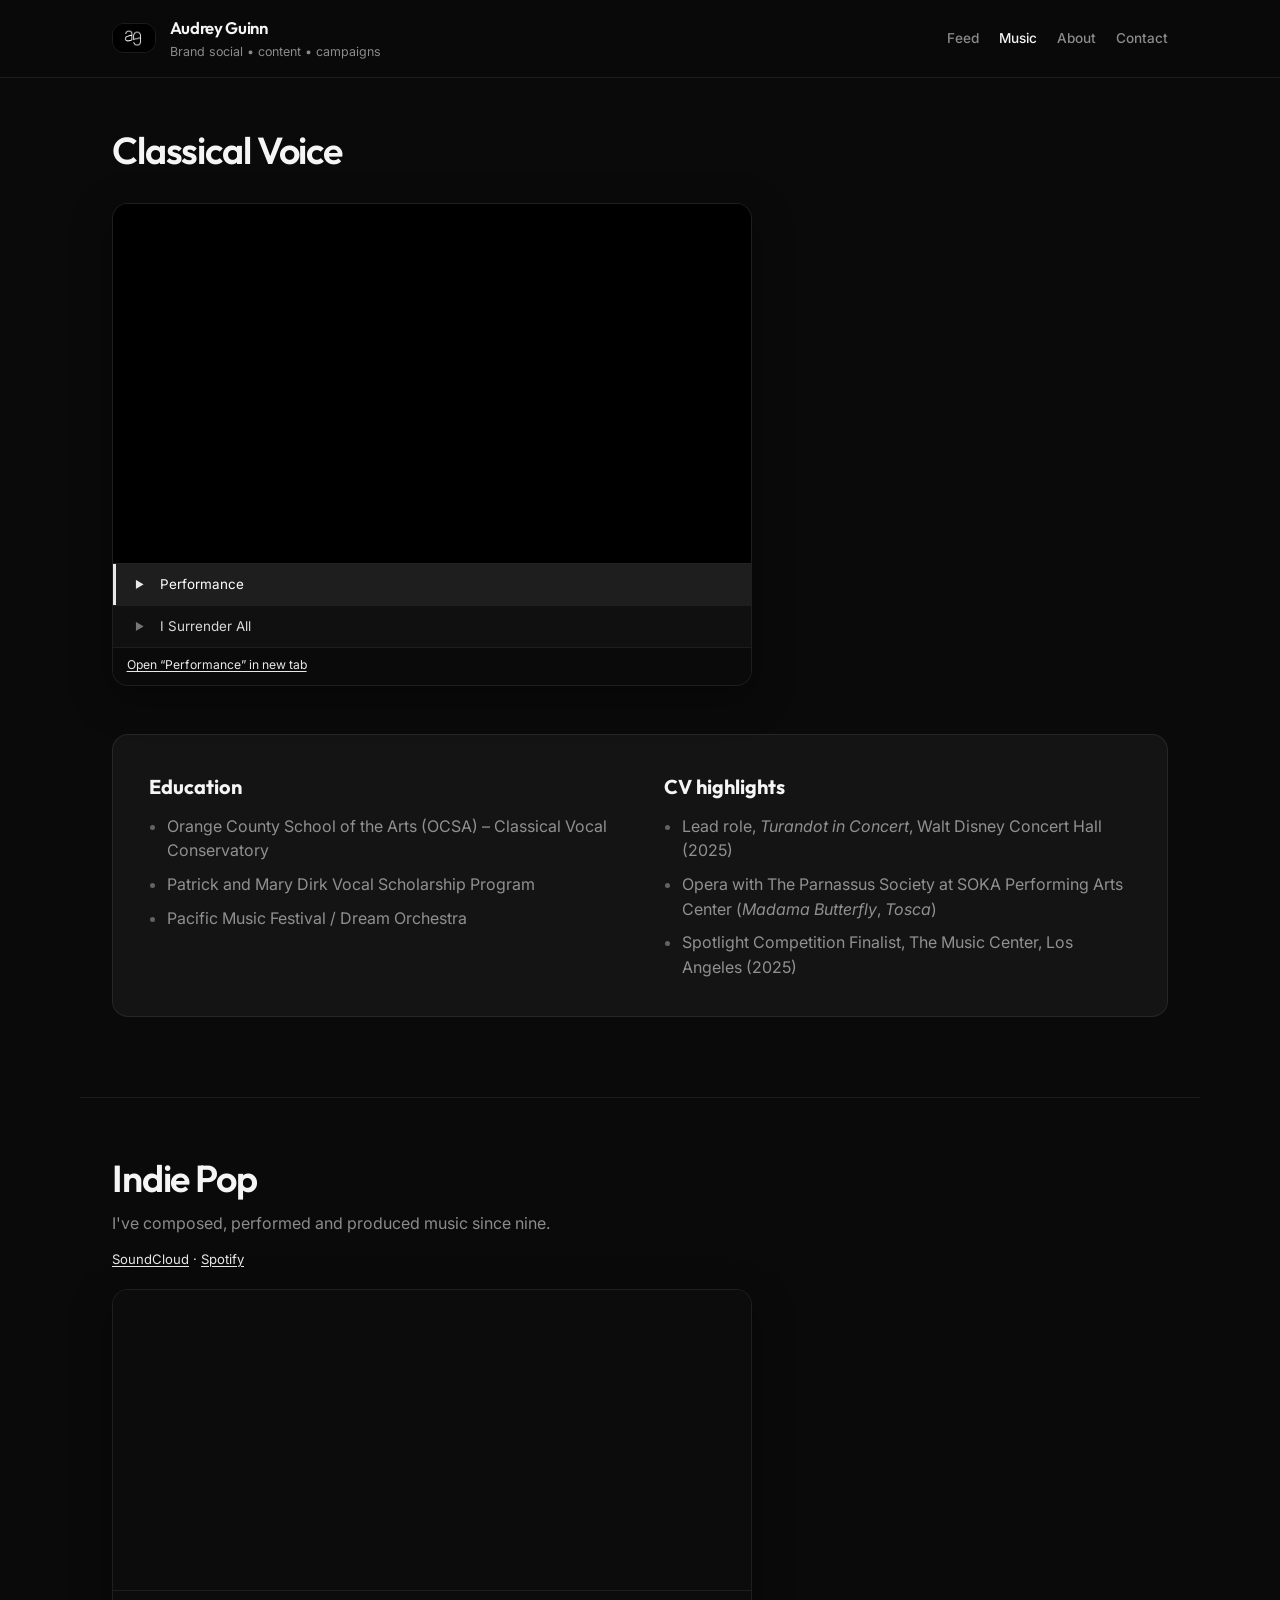
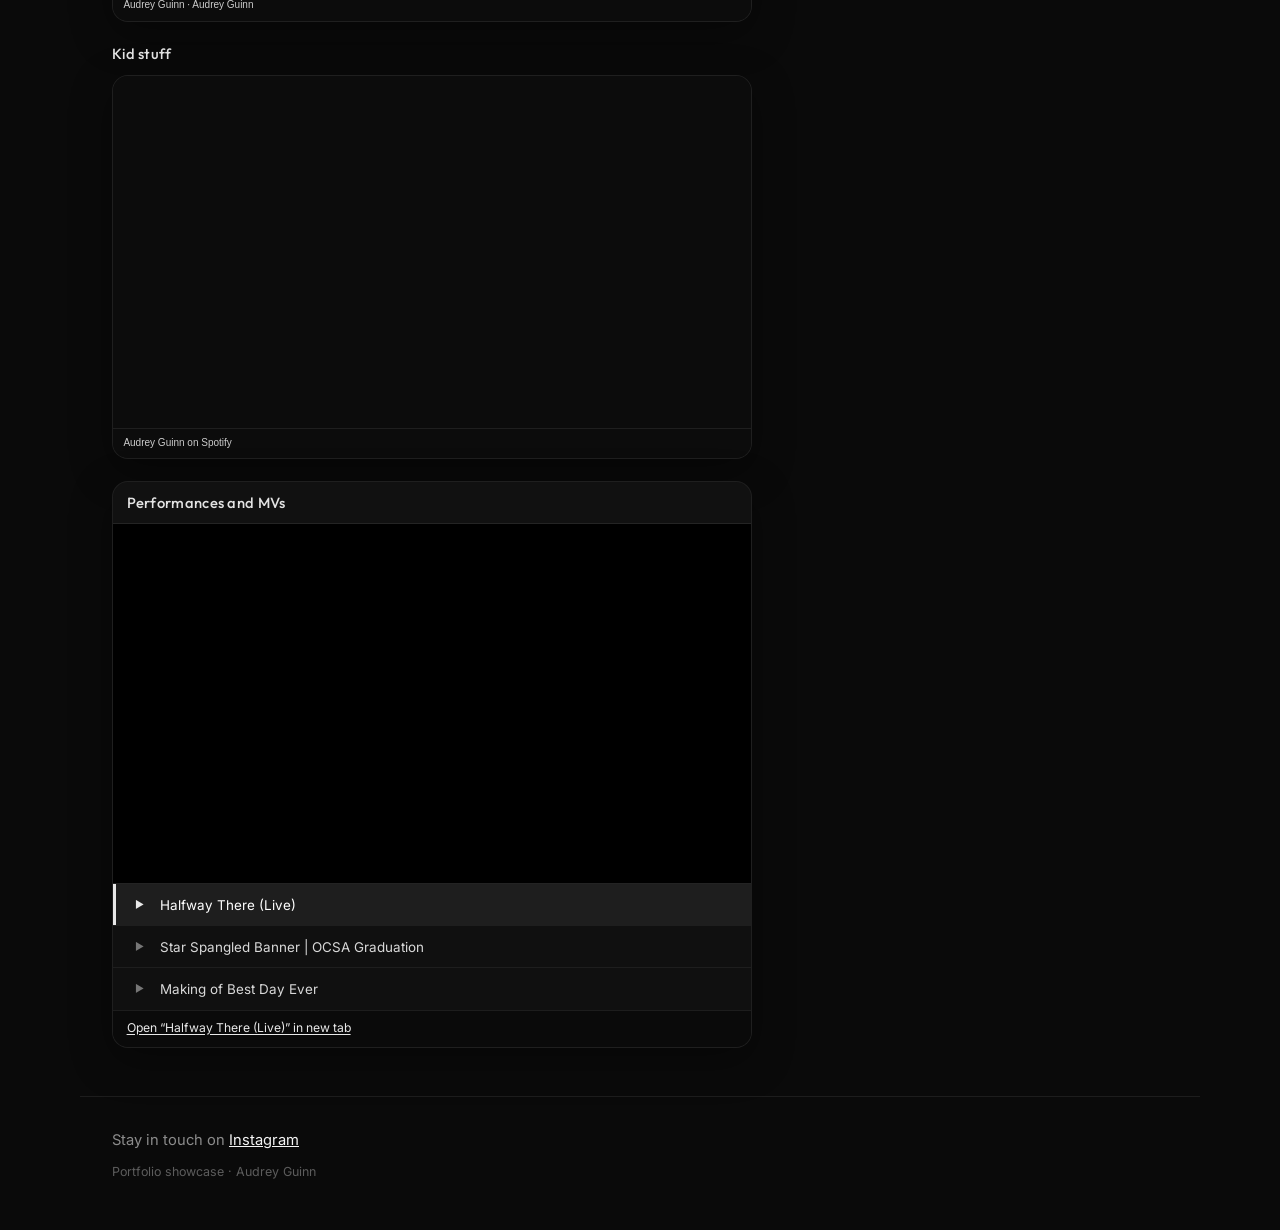
==== music.html @ afa2425e "Add dedicated music page with classical and indie pop sections. Split music content into music.html " ====
<!DOCTYPE html>
<html lang="en">
  <head>
    <meta charset="utf-8" />
    <meta name="viewport" content="width=device-width, initial-scale=1" />
    <meta
      name="description"
      content="Audrey Guinn — original music, live performances, and SoundCloud playlist."
    />
    <title>Audrey Guinn — Music</title>
    <link rel="preconnect" href="https://fonts.googleapis.com" />
    <link rel="preconnect" href="https://fonts.gstatic.com" crossorigin />
    <link
      href="https://fonts.googleapis.com/css2?family=Inter:wght@400;500;600&family=Outfit:wght@500;600&display=swap"
      rel="stylesheet"
    />
    <link rel="stylesheet" href="styles.css" />
    <link rel="icon" type="image/png" href="ag_logo.png" />
  </head>
  <body>
    <a class="skip-link" href="#main">Skip to content</a>
    <header class="site-header">
      <div class="site-header__inner">
        <a class="brand" href="index.html">
          <img
            src="ag_logo.png"
            alt="Audrey Guinn initials mark"
            width="762"
            height="520"
            class="brand__mark"
          />
          <div class="brand__text">
            <span class="brand__name">Audrey Guinn</span>
            <span class="brand__role">Brand social • content • campaigns</span>
          </div>
        </a>
        <nav class="site-nav" aria-label="Primary">
          <a href="index.html#feed">Feed</a>
          <a href="music.html" aria-current="page">Music</a>
          <a href="#about">About</a>
          <a href="#contact">Contact</a>
        </nav>
      </div>
    </header>

    <main id="main">
      <section class="music-hero" aria-labelledby="classical-voice-heading">
        <div class="music-hero__content">
          <h1 id="classical-voice-heading">Classical Voice</h1>
        </div>
      </section>

      <section class="music-section" aria-label="Classical voice videos">
        <div class="music-panel">
          <div class="music-stack">
            <div
              id="classical-stream-video-player"
              class="stream-player-host"
              aria-label="Classical voice video playlist"
            ></div>
          </div>
        </div>
      </section>

      <section id="about" class="about-panel" aria-label="Education and CV highlights">
        <div class="about-panel__grid">
          <div>
            <h2 id="education-heading">Education</h2>
            <ul class="about-panel__list">
              <li>
                Orange County School of the Arts (OCSA) – Classical Vocal
                Conservatory
              </li>
              <li>Patrick and Mary Dirk Vocal Scholarship Program</li>
              <li>Pacific Music Festival / Dream Orchestra</li>
            </ul>
          </div>
          <div>
            <h2 id="cv-heading">CV highlights</h2>
            <ul class="about-panel__list">
              <li>
                Lead role, <em>Turandot in Concert</em>, Walt Disney Concert Hall
                (2025)
              </li>
              <li>
                Opera with The Parnassus Society at SOKA Performing Arts Center
                (<em>Madama Butterfly</em>, <em>Tosca</em>)
              </li>
              <li>
                Spotlight Competition Finalist, The Music Center, Los Angeles
                (2025)
              </li>
            </ul>
          </div>
        </div>
      </section>

      <section class="music-hero" aria-labelledby="music-hero-heading">
        <div class="music-hero__content">
          <h1 id="music-hero-heading">Indie Pop</h1>
          <p class="music-hero__lede">
            I've composed, performed and produced music since nine.
          </p>
          <p class="music-hero__hint">
            <a
              href="https://soundcloud.com/user-148993876/sets/audrey-guinn"
              target="_blank"
              rel="noopener noreferrer"
              >SoundCloud</a
            >
            ·
            <a
              href="https://open.spotify.com/artist/1H5Fx6SkNr8e0CM1Wi8VB2"
              target="_blank"
              rel="noopener noreferrer"
              >Spotify</a
            >
          </p>
        </div>
      </section>

      <section class="music-section" aria-label="Music players">
        <div class="music-panel">
          <div class="music-stack">
            <div class="music-embed">
              <iframe
                title="Audrey Guinn — SoundCloud playlist"
                width="100%"
                height="300"
                scrolling="no"
                frameborder="no"
                allow="autoplay; encrypted-media"
                loading="lazy"
                src="https://w.soundcloud.com/player/?url=https%3A//api.soundcloud.com/playlists/soundcloud%253Aplaylists%253A2253100859&amp;color=%23000000&amp;auto_play=false&amp;hide_related=false&amp;show_comments=true&amp;show_user=true&amp;show_reposts=false&amp;show_teaser=true&amp;visual=true"
              ></iframe>
              <p class="music-embed__credit">
                <a
                  href="https://soundcloud.com/user-148993876"
                  title="Audrey Guinn"
                  target="_blank"
                  rel="noopener noreferrer"
                  >Audrey Guinn</a
                >
                ·
                <a
                  href="https://soundcloud.com/user-148993876/sets/audrey-guinn"
                  title="Audrey Guinn"
                  target="_blank"
                  rel="noopener noreferrer"
                  >Audrey Guinn</a
                >
              </p>
            </div>
            <div class="music-block">
              <h2 class="music-block__title">Kid stuff</h2>
              <div class="music-embed music-embed--spotify">
              <iframe
                title="Audrey Guinn on Spotify"
                width="100%"
                height="352"
                allow="autoplay; clipboard-write; encrypted-media; fullscreen; picture-in-picture"
                loading="lazy"
                src="https://open.spotify.com/embed/artist/1H5Fx6SkNr8e0CM1Wi8VB2?utm_source=generator"
              ></iframe>
              <p class="music-embed__credit">
                <a
                  href="https://open.spotify.com/artist/1H5Fx6SkNr8e0CM1Wi8VB2"
                  target="_blank"
                  rel="noopener noreferrer"
                  >Audrey Guinn on Spotify</a
                >
              </p>
            </div>
            </div>
            <div
              id="stream-video-player"
              class="stream-player-host"
              aria-label="Video playlist"
            ></div>
          </div>
        </div>
      </section>

      <footer id="contact" class="site-footer">
        <p class="footer__line">
          Stay in touch on
          <a
            href="https://www.instagram.com/audreyguinn/"
            target="_blank"
            rel="noopener noreferrer"
            >Instagram</a
          >
        </p>
        <p class="footer__muted">Portfolio showcase · Audrey Guinn</p>
      </footer>
    </main>

    <script src="stream-videos-config.js" defer data-cfasync="false"></script>
    <script src="music.js" defer data-cfasync="false"></script>
  </body>
</html>
---- styles.css ----
/* Audrey Guinn — portfolio (dark IG-adjacent theme to match monochrome logo) */
:root {
  --bg-deep: #0a0a0a;
  --bg-elevated: #141414;
  --bg-card: #101010;
  --border-soft: rgba(255, 255, 255, 0.08);
  --text: #f5f5f5;
  --muted: rgba(245, 245, 245, 0.55);
  --accent: #e8e8e8;
  --radius-lg: 16px;
  --radius-sm: 10px;
  --shadow-soft: 0 24px 80px rgba(0, 0, 0, 0.45);
  --carousel-gap: clamp(0.75rem, 2vw, 1.25rem);
  /* Slide width ~= vertical reel shell + small gutters (neighbours peek at edges) */
  --carousel-slide: clamp(296px, min(432px, calc(100vw - 2rem)), 432px);
}

*,
*::before,
*::after {
  box-sizing: border-box;
}

html {
  scroll-behavior: smooth;
}

body {
  margin: 0;
  min-height: 100vh;
  font-family: "Inter", system-ui, -apple-system, BlinkMacSystemFont, sans-serif;
  font-size: 16px;
  line-height: 1.55;
  color: var(--text);
  background: radial-gradient(
      ellipse 120% 80% at 50% -40%,
      rgba(255, 255, 255, 0.06),
      transparent 55%
    ),
    var(--bg-deep);
  -webkit-font-smoothing: antialiased;
}

.skip-link {
  position: absolute;
  left: -9999px;
  top: 0.75rem;
  z-index: 100;
  padding: 0.5rem 1rem;
  background: var(--accent);
  color: #111;
  font-weight: 600;
  border-radius: var(--radius-sm);
}

.skip-link:focus {
  left: 1rem;
  outline: 2px solid #fff;
  outline-offset: 2px;
}

a {
  color: inherit;
}

.site-header {
  position: sticky;
  top: 0;
  z-index: 50;
  background: rgba(10, 10, 10, 0.75);
  backdrop-filter: blur(16px);
  border-bottom: 1px solid var(--border-soft);
}

.site-header__inner {
  max-width: 1120px;
  margin: 0 auto;
  padding: 0.95rem clamp(1.25rem, 4vw, 2rem);
  display: flex;
  align-items: center;
  justify-content: space-between;
  gap: 1rem;
}

.brand {
  display: flex;
  align-items: center;
  gap: 0.85rem;
  text-decoration: none;
  color: inherit;
}

.brand:focus-visible {
  outline: 2px solid var(--accent);
  outline-offset: 4px;
  border-radius: var(--radius-sm);
}

.brand__mark {
  display: block;
  flex-shrink: 0;
  width: 44px;
  height: auto;
  aspect-ratio: 762 / 520;
  object-fit: contain;
  border-radius: 12px;
  border: 1px solid var(--border-soft);
}

.brand__text {
  display: flex;
  flex-direction: column;
  gap: 0.05rem;
}

.brand__name {
  font-family: "Outfit", "Inter", sans-serif;
  font-weight: 600;
  font-size: 1.05rem;
  letter-spacing: -0.02em;
}

.brand__role {
  font-size: 0.78rem;
  color: var(--muted);
}

.site-nav {
  display: flex;
  gap: 1.25rem;
}

.site-nav a {
  font-size: 0.85rem;
  font-weight: 500;
  text-decoration: none;
  color: var(--muted);
  transition: color 0.2s ease;
}

.site-nav a:hover,
.site-nav a:focus-visible {
  color: var(--text);
}

.site-nav a[aria-current="page"] {
  color: var(--text);
}

.hero {
  max-width: 1120px;
  margin: 0 auto;
  padding: clamp(2.5rem, 6vw, 4.5rem) clamp(1.25rem, 4vw, 2rem) 2rem;
}

.hero__content {
  max-width: 560px;
}

.hero h1 {
  margin: 0 0 1rem;
  font-family: "Outfit", "Inter", sans-serif;
  font-size: clamp(1.95rem, 5vw, 2.85rem);
  font-weight: 600;
  line-height: 1.08;
  letter-spacing: -0.03em;
}

.hero__lede {
  margin: 0 0 1.35rem;
  color: var(--muted);
  font-size: 1.02rem;
}

.music-hero {
  max-width: 1120px;
  margin: 0 auto;
  padding: clamp(2rem, 5vw, 3.25rem) clamp(1.25rem, 4vw, 2rem) 1.25rem;
}

.music-hero__content {
  max-width: 560px;
}

.music-hero h1 {
  margin: 0 0 0.75rem;
  font-family: "Outfit", "Inter", sans-serif;
  font-size: clamp(1.75rem, 4vw, 2.35rem);
  font-weight: 600;
  line-height: 1.1;
  letter-spacing: -0.03em;
}

.music-hero__lede {
  margin: 0 0 0.85rem;
  color: var(--muted);
  font-size: 1rem;
  line-height: 1.5;
  max-width: 28rem;
}

.music-hero__hint {
  margin: 0;
  font-size: 0.82rem;
}

.music-hero__hint a {
  color: var(--accent);
  text-decoration: underline;
  text-underline-offset: 2px;
}

.music-hero__hint a:hover {
  color: #fff;
}

.music-hero + .music-section {
  border-top: 0;
  padding-top: 0;
}

.music-section + .music-hero {
  border-top: 1px solid var(--border-soft);
  padding-top: clamp(2.5rem, 6vw, 3.75rem);
}

.about-panel + .music-hero {
  border-top: 1px solid var(--border-soft);
  padding-top: clamp(2.5rem, 6vw, 3.75rem);
}

.hero__chips {
  display: flex;
  flex-wrap: wrap;
  gap: 0.5rem;
}

.chip {
  font-size: 0.74rem;
  font-weight: 500;
  padding: 0.35rem 0.75rem;
  border-radius: 999px;
  border: 1px solid var(--border-soft);
  background: rgba(255, 255, 255, 0.03);
}

.feed-section {
  max-width: 1120px;
  margin: 0 auto;
  padding: 1rem clamp(1.25rem, 4vw, 2rem) 3rem;
}

.music-section {
  max-width: 1120px;
  margin: 0 auto;
  padding: 0.5rem clamp(1.25rem, 4vw, 2rem) 3rem;
  border-top: 1px solid var(--border-soft);
}

.music-section__head {
  align-items: flex-end;
}

.music-section__intro {
  display: flex;
  flex-direction: column;
  gap: 0.35rem;
}

.music-section__subhead {
  margin: 0;
  font-size: 0.92rem;
  line-height: 1.45;
  color: rgba(245, 245, 245, 0.72);
  max-width: 28rem;
}

.music-panel {
  display: flex;
  justify-content: flex-start;
}

.music-stack {
  display: flex;
  flex-direction: column;
  gap: 1.35rem;
  width: 100%;
  max-width: min(640px, 100%);
}

.music-block__title {
  margin: 0 0 0.55rem;
  font-family: "Outfit", "Inter", sans-serif;
  font-size: 0.92rem;
  font-weight: 500;
  letter-spacing: 0.02em;
  color: rgba(245, 245, 245, 0.92);
}

.music-embed {
  width: 100%;
  max-width: none;
  border-radius: var(--radius-lg);
  overflow: hidden;
  border: 1px solid var(--border-soft);
  background: #0c0c0c;
  box-shadow: 0 12px 40px rgba(0, 0, 0, 0.35);
}

.music-embed iframe {
  display: block;
  width: 100%;
  height: 300px;
  border: 0;
  background: #0c0c0c;
}

.music-embed--spotify iframe {
  height: 352px;
}

.music-embed__credit {
  margin: 0;
  padding: 0.45rem 0.65rem 0.55rem;
  font-size: 10px;
  font-weight: 100;
  font-family: Interstate, "Lucida Grande", "Lucida Sans Unicode", "Lucida Sans",
    Garuda, Verdana, Tahoma, sans-serif;
  color: #ccc;
  line-height: 1.35;
  overflow: hidden;
  white-space: nowrap;
  text-overflow: ellipsis;
  background: #0c0c0c;
  border-top: 1px solid var(--border-soft);
}

.music-embed__credit a {
  color: #ccc;
  text-decoration: none;
}

.music-embed__credit a:hover {
  color: #fff;
  text-decoration: underline;
}

.stream-player-host {
  width: 100%;
}

.stream-player {
  width: 100%;
  border-radius: var(--radius-lg);
  overflow: hidden;
  border: 1px solid var(--border-soft);
  background: #0c0c0c;
  box-shadow: 0 12px 40px rgba(0, 0, 0, 0.35);
}

.stream-player__heading {
  margin: 0;
  padding: 0.65rem 0.85rem 0.5rem;
  font-family: "Outfit", "Inter", sans-serif;
  font-size: 0.92rem;
  font-weight: 500;
  letter-spacing: 0.02em;
  color: rgba(245, 245, 245, 0.92);
  border-bottom: 1px solid var(--border-soft);
  background: rgba(255, 255, 255, 0.02);
}

.stream-player__stage {
  position: relative;
  aspect-ratio: 16 / 9;
  background: #000;
}

.stream-player__iframe {
  position: absolute;
  inset: 0;
  width: 100%;
  height: 100%;
  border: 0;
  background: #000;
}

.stream-player__tracks {
  list-style: none;
  margin: 0;
  padding: 0;
  border-top: 1px solid var(--border-soft);
  background: #101010;
}

.stream-player__track {
  margin: 0;
  border-bottom: 1px solid rgba(255, 255, 255, 0.06);
}

.stream-player__track:last-child {
  border-bottom: 0;
}

.stream-player__track-btn {
  display: flex;
  align-items: center;
  gap: 0.65rem;
  width: 100%;
  padding: 0.72rem 0.85rem;
  border: 0;
  background: transparent;
  color: rgba(245, 245, 245, 0.88);
  font: inherit;
  font-size: 0.84rem;
  text-align: left;
  cursor: pointer;
  border-left: 3px solid transparent;
  transition: background 0.15s ease, border-color 0.15s ease, color 0.15s ease;
}

.stream-player__track-btn:hover {
  background: rgba(255, 255, 255, 0.04);
  color: #fff;
}

.stream-player__track-btn.is-active {
  background: rgba(255, 255, 255, 0.06);
  border-left-color: var(--accent);
  color: #fff;
}

.stream-player__track-btn:focus-visible {
  outline: 2px solid var(--accent);
  outline-offset: -2px;
}

.stream-player__track-icon {
  flex-shrink: 0;
  width: 1.25rem;
  font-size: 0.62rem;
  color: rgba(245, 245, 245, 0.45);
  text-align: center;
}

.stream-player__track-btn.is-active .stream-player__track-icon {
  color: var(--accent);
}

.stream-player__track-label {
  line-height: 1.35;
}

.stream-player__foot {
  margin: 0;
  padding: 0.5rem 0.85rem 0.6rem;
  font-size: 0.76rem;
  color: var(--muted);
  border-top: 1px solid var(--border-soft);
  background: #0a0a0a;
}

.stream-player__foot a {
  color: var(--accent);
  text-decoration: underline;
  text-underline-offset: 2px;
}

.stream-player__foot a:hover {
  color: #fff;
}

.section-head__hint a {
  color: var(--accent);
  text-decoration: underline;
  text-underline-offset: 2px;
}

.section-head__hint a:hover {
  color: #fff;
}

.section-head {
  display: flex;
  flex-wrap: wrap;
  align-items: baseline;
  justify-content: space-between;
  gap: 0.5rem;
  margin-bottom: 1.5rem;
}

.section-head h2 {
  margin: 0;
  font-family: "Outfit", "Inter", sans-serif;
  font-size: 1.15rem;
  font-weight: 600;
  letter-spacing: -0.02em;
}

.section-head__hint {
  margin: 0;
  font-size: 0.8rem;
  color: var(--muted);
}

.section-head__hint code {
  font-size: 0.76em;
  padding: 0.1em 0.35em;
  border-radius: 4px;
  border: 1px solid var(--border-soft);
  background: rgba(255, 255, 255, 0.04);
}

/* Horizontal reel carousel — scroll snap + controls */
.feed-carousel {
  display: flex;
  flex-direction: column;
  gap: 0.95rem;
  width: 100%;
}

.feed-carousel__controls {
  display: flex;
  align-items: center;
  justify-content: center;
  gap: 0.95rem;
  flex-wrap: wrap;
}

.feed-carousel__btn {
  flex-shrink: 0;
  width: 2.75rem;
  height: 2.75rem;
  border-radius: 50%;
  border: 1px solid var(--border-soft);
  background: rgba(255, 255, 255, 0.05);
  color: var(--text);
  font-size: 1.65rem;
  line-height: 1;
  cursor: pointer;
  transition: background 0.18s ease, opacity 0.18s ease;
  display: grid;
  place-items: center;
  padding: 0;
}

.feed-carousel__btn:hover:not(:disabled) {
  background: rgba(255, 255, 255, 0.1);
}

.feed-carousel__btn:disabled {
  opacity: 0.32;
  cursor: default;
}

.feed-carousel__btn:focus-visible {
  outline: 2px solid var(--accent);
  outline-offset: 2px;
}

.feed-carousel__dots {
  display: flex;
  align-items: center;
  justify-content: center;
  gap: 0.48rem;
  flex-wrap: wrap;
  max-width: 18rem;
}

.feed-carousel__dot {
  flex-shrink: 0;
  width: 9px;
  height: 9px;
  padding: 0;
  border: none;
  border-radius: 999px;
  background: rgba(245, 245, 245, 0.3);
  cursor: pointer;
  transition: transform 0.14s ease, background 0.14s ease, width 0.14s ease;
}

.feed-carousel__dot:hover {
  background: rgba(245, 245, 245, 0.5);
}

.feed-carousel__dot.is-active {
  background: var(--text);
  width: 22px;
  transform: none;
}

.feed-carousel__dot:focus-visible {
  outline: 2px solid var(--accent);
  outline-offset: 3px;
}

.feed-carousel__viewport {
  overflow-x: auto;
  overflow-y: hidden;
  overscroll-behavior-x: contain;
  scroll-snap-type: x mandatory;
  scroll-behavior: smooth;
  scrollbar-width: thin;
  scrollbar-color: rgba(245, 245, 245, 0.25) transparent;
  -webkit-overflow-scrolling: touch;
  container-type: inline-size;
  container-name: feed-carousel;
}

.feed-carousel__viewport::-webkit-scrollbar {
  height: 7px;
}

.feed-carousel__viewport::-webkit-scrollbar-track {
  background: transparent;
}

.feed-carousel__viewport::-webkit-scrollbar-thumb {
  border-radius: 999px;
  background: rgba(245, 245, 245, 0.2);
}

.feed-carousel__viewport:focus-visible {
  outline: 2px solid rgba(232, 232, 232, 0.4);
  outline-offset: 3px;
}


.feed-carousel__track {
  display: flex;
  flex-direction: row;
  align-items: flex-start;
  gap: var(--carousel-gap);
  padding: 0.2rem clamp(1.25rem, 4vw, 2rem) 1rem;
  width: max-content;
  margin-inline: auto;
}

.feed-carousel__slide {
  flex: 0 0 var(--carousel-slide);
  max-width: var(--carousel-slide);
  scroll-snap-align: center;
  scroll-snap-stop: always;
  transition: opacity 0.28s ease;
  display: flex;
  justify-content: center;
  align-items: flex-start;
}

@supports (width: min(1px, 1cqi)) {
  .feed-carousel__slide {
    flex-grow: 0;
    flex-shrink: 0;
    flex-basis: clamp(296px, min(432px, calc(100cqi - 40px)), 432px);
    max-width: clamp(296px, min(432px, calc(100cqi - 40px)), 432px);
  }
}

.feed-carousel__slide--active {
  opacity: 1;
}

.feed-carousel--hydrated .feed-carousel__slide:not(.feed-carousel__slide--active) {
  opacity: 0.86;
}

@media (prefers-reduced-motion: reduce) {
  .feed-carousel__slide {
    transition: none;
  }

  .feed-carousel__viewport {
    scroll-behavior: auto;
  }
}

/* Narrow vertical reel column (IG phone-ish); avoids a wide banner with pillarboxed video */
.ig-card {
  box-sizing: border-box;
  width: min(402px, 100%);
  margin-inline: auto;
  background: var(--bg-card);
  border: 1px solid var(--border-soft);
  border-radius: var(--radius-lg);
  overflow: hidden;
  box-shadow: var(--shadow-soft);
}

.ig-card__top {
  display: flex;
  align-items: center;
  justify-content: space-between;
  gap: 0.5rem;
  padding: 0.62rem 0.78rem;
  border-bottom: 1px solid var(--border-soft);
  background: var(--bg-card);
}

/* IG reel/post header — @parnassussociety (+ profile image) */
.ig-post-head {
  display: flex;
  align-items: center;
  gap: 0.72rem;
  min-width: 0;
  flex: 1;
}

.ig-post-head__avatar {
  flex-shrink: 0;
  width: 38px;
  height: 38px;
  border-radius: 50%;
  overflow: hidden;
  border: 1px solid rgba(255, 255, 255, 0.13);
  background: #141414;
  box-sizing: border-box;
}

.ig-post-head__avatar img {
  display: block;
  width: 100%;
  height: 100%;
  object-fit: cover;
  object-position: center center;
}

.ig-post-head__meta {
  min-width: 0;
  display: flex;
  flex-direction: column;
  gap: 0.06rem;
  line-height: 1.22;
}

.ig-post-head__user {
  margin: 0;
  font-family:
    ui-sans-serif,
    system-ui,
    -apple-system,
    "Segoe UI",
    "Inter",
    sans-serif;
  font-size: 0.8375rem;
  font-weight: 600;
  letter-spacing: -0.015em;
  color: var(--text);
}

.ig-post-head__user strong {
  font-weight: 700;
}

.ig-post-head__sub {
  margin: 0;
  font-size: 0.726rem;
  font-weight: 400;
  letter-spacing: 0.015em;
  color: #a8a8a8;
}

.ig-post-head--collab {
  gap: 0.65rem;
}

.ig-post-head__avatar-stack {
  display: flex;
  flex-direction: row;
  align-items: center;
  flex-shrink: 0;
}

.ig-post-head__avatar-stack > .ig-post-head__avatar:first-child {
  position: relative;
  z-index: 1;
}

.ig-post-head__avatar--partner {
  margin-inline-start: -0.72rem;
  z-index: 0;
  display: grid;
  place-items: center;
  font-size: 0.74rem;
  font-weight: 700;
  color: var(--text);
  background: linear-gradient(145deg, #292929 0%, #171717 100%);
}

.ig-post-head__avatar--partner span {
  line-height: 1;
}

.ig-post-head__user--collab {
  line-height: 1.35;
}

.ig-caption-mention,
.ig-caption-hashtag {
  color: #a7c8ff;
  font-weight: 500;
}

.ig-caption-hashtag {
  margin-inline-end: 0.28rem;
}

.ig-card__caption--tight {
  margin-top: 0.12rem;
  margin-bottom: 0.32rem;
}

.ig-card__caption--hashtags {
  margin-top: 0;
  margin-bottom: 0.32rem;
  line-height: 1.55;
}

.ig-card__caption--byline {
  margin-top: 0.2rem;
  margin-bottom: 0.55rem;
  font-size: 0.8525rem;
  color: rgba(245, 245, 245, 0.9);
}

.ig-card__edited {
  display: inline-block;
  margin-top: 0.32rem;
  font-size: 0.7375rem;
  color: var(--muted);
  font-weight: 400;
}

.ig-card__comments-peek {
  margin-top: 0.1rem;
  margin-bottom: 0.45rem;
  padding-top: 0.5rem;
  border-top: 1px solid var(--border-soft);
}

.ig-card__comment-line {
  margin: 0 0 0.42rem;
  font-size: 0.8225rem;
  line-height: 1.45;
  color: rgba(245, 245, 245, 0.92);
}

.ig-card__comment-line:last-child {
  margin-bottom: 0;
}

.ig-card__comment-user {
  font-weight: 600;
  color: var(--text);
}

.ig-card__comment-meta {
  margin-inline-start: 0.35rem;
  font-size: 0.72rem;
  font-weight: 400;
  color: var(--muted);
}

.ig-card__posted-date {
  margin: 0.25rem 0 0;
  font-size: 0.7375rem;
  color: var(--muted);
  letter-spacing: 0.04em;
  text-transform: uppercase;
}

.ig-card__more {
  width: 36px;
  height: 28px;
  border: none;
  background: transparent;
  cursor: pointer;
  border-radius: 6px;
  display: grid;
  place-items: center;
  padding: 0;
  color: var(--muted);
  font-size: 1.1rem;
  line-height: 1;
}

.ig-card__more:focus-visible {
  outline: 2px solid var(--accent);
  outline-offset: 2px;
}

.ig-card__media {
  position: relative;
  isolation: isolate;
  box-sizing: border-box;
  width: 100%;
  aspect-ratio: 9 / 16;
  max-height: min(72svh, 620px);
  height: auto;
  margin-inline: auto;
  background: #000;
  box-shadow: inset 0 0 0 1px rgba(255, 255, 255, 0.045);
}

/* Top / bottom fade like IG overlays in-feed (non-interactive — pointer events pass through). */
.ig-card__media--vimeo::before {
  content: "";
  position: absolute;
  inset: 0;
  z-index: 3;
  pointer-events: none;
  background: linear-gradient(
    180deg,
    rgba(8, 8, 8, 0.38) 0%,
    transparent 15%,
    transparent 82%,
    rgba(8, 8, 8, 0.5) 100%
  );
}

.ig-card__embed-stage {
  position: absolute;
  inset: 0;
  overflow: hidden;
  z-index: 0;
}

/* Vimeo portrait uploads often letterbox inside a 16×9 iframe; slight zoom crops side bars while stage stays 9:16 */
.ig-card__embed-stage .ig-card__iframe {
  position: absolute;
  left: 50%;
  top: 50%;
  width: 100%;
  height: 100%;
  border: 0;
  background: #000;
  transform: translate(-50%, -50%) scale(1.12);
  transform-origin: center center;
}

@media (prefers-reduced-motion: reduce) {
  .ig-card__embed-stage .ig-card__iframe {
    transform: translate(-50%, -50%);
  }
}

/* First slide: raw Instagram embed only (no fake ig-card chrome) */
.feed-carousel__slide--native-embed {
  display: flex;
  align-items: flex-start;
  justify-content: center;
}

.native-embed {
  width: 100%;
  display: flex;
  flex-direction: column;
  align-items: center;
  justify-content: flex-start;
  overflow-x: hidden;
  overflow-y: auto;
  -webkit-overflow-scrolling: touch;
  max-height: min(88svh, 760px);
  padding: 0.25rem 0.35rem 0.65rem;
}

.native-embed .instagram-media {
  margin: 0 auto !important;
  box-sizing: border-box;
  /* Match Instagram’s embed “card” width (same as official copy-paste snippet) */
  max-width: 540px !important;
  min-width: min(326px, 100%) !important;
  width: calc(100% - 2px) !important;
}

/* Once instagram.com/embed.js injects the iframe, keep it from shrinking oddly */
.native-embed .instagram-media iframe {
  margin: 0 auto !important;
  max-width: 100% !important;
}

.ig-card__placeholder {
  margin: 0;
  position: absolute;
  inset: 0;
  z-index: 2;
  display: grid;
  place-items: center;
  text-align: center;
  padding: 1.35rem;
  font-size: 0.82rem;
  line-height: 1.45;
  color: var(--muted);
  background: radial-gradient(circle at 50% 30%, rgba(255, 255, 255, 0.05), transparent 62%),
    #080808;
}

/* author display:grid beats some [hidden] expectations; never stack over the iframe when dismissed */
.ig-card__placeholder[hidden] {
  display: none !important;
}

.ig-card__media--vimeo--has-video .ig-card__placeholder {
  display: none !important;
  pointer-events: none;
}

.ig-card__placeholder code {
  font-size: 0.92em;
  padding: 0.12em 0.38em;
  border-radius: 4px;
  border: 1px solid var(--border-soft);
  background: rgba(255, 255, 255, 0.04);
  color: var(--text);
}

.ig-card__reel-badge {
  z-index: 4;
  position: absolute;
  top: 0.65rem;
  left: 0.65rem;
  font-size: 0.62rem;
  font-weight: 700;
  letter-spacing: 0.06em;
  text-transform: uppercase;
  padding: 0.3rem 0.55rem;
  border-radius: 6px;
  color: #fff;
  background: rgba(15, 15, 15, 0.65);
  border: 1px solid rgba(255, 255, 255, 0.12);
  backdrop-filter: blur(8px);
  pointer-events: none;
}

.ig-card__toolbar {
  display: flex;
  align-items: center;
  justify-content: flex-start;
  flex-shrink: 0;
  gap: 0.75rem;
  padding: 0.55rem 0.82rem 0.5rem;
  border-bottom: 1px solid var(--border-soft);
  background: var(--bg-card);
}

.ig-card__toolbar-left {
  display: inline-flex;
  align-items: center;
  gap: 1rem;
  flex-shrink: 0;
  flex: 0 1 auto;
  min-width: 0;
}

.ig-card__toolbar > .ig-icon:last-child {
  margin-inline-start: auto;
  flex-shrink: 0;
}

.ig-icon-sprite {
  position: absolute;
  left: 0;
  top: 0;
  width: 0;
  height: 0;
  overflow: hidden;
  pointer-events: none;
}

.ig-icon {
  box-sizing: border-box;
  flex-shrink: 0;
  width: 30px;
  height: 30px;
  min-width: 30px;
  min-height: 30px;
  aspect-ratio: 1;
  align-self: center;
  display: inline-flex;
  align-items: center;
  justify-content: center;
  color: var(--text);
}

.ig-icon svg {
  display: block;
  flex: 0 0 auto;
  width: 24px;
  height: 24px;
  max-width: 24px;
  max-height: 24px;
  aspect-ratio: 1;
  overflow: visible;
}

.ig-card__lower {
  padding: 0.8rem 0.92rem 0.95rem;
  background: var(--bg-card);
}

.ig-card__likes {
  margin: 0 0 0.35rem;
  font-weight: 600;
  font-size: 0.815rem;
}

.ig-card__caption {
  margin: 0 0 0.45rem;
  font-size: 0.8625rem;
  line-height: 1.5;
  color: rgba(245, 245, 245, 0.9);
}

.ig-card__comments-tease {
  margin: 0;
  font-size: 0.78rem;
  color: var(--muted);
  letter-spacing: 0.01em;
}

.ig-card__caption strong {
  font-weight: 600;
}

.about-panel {
  margin: 0 auto 2rem;
  max-width: 1120px;
  padding: 0 clamp(1.25rem, 4vw, 2rem) 3rem;
}

.about-panel__grid {
  display: grid;
  grid-template-columns: 1fr 1fr;
  gap: clamp(1.5rem, 4vw, 3rem);
  padding: clamp(1.75rem, 4vw, 2.25rem);
  border-radius: var(--radius-lg);
  border: 1px solid var(--border-soft);
  background: var(--bg-elevated);
}

.about-panel h2 {
  margin: 0 0 0.75rem;
  font-family: "Outfit", "Inter", sans-serif;
  font-size: 1.25rem;
}

.about-panel p {
  margin: 0;
  color: var(--muted);
}

.about-panel__list {
  margin: 0;
  padding-left: 1.1rem;
  color: var(--muted);
  display: grid;
  gap: 0.55rem;
  align-content: start;
}

.about-panel__list li::marker {
  color: rgba(245, 245, 245, 0.35);
}

.site-footer {
  margin: 0 auto;
  max-width: 1120px;
  padding: 2rem clamp(1.25rem, 4vw, 2rem) 3rem;
  border-top: 1px solid var(--border-soft);
}

.footer__line {
  margin: 0 0 0.65rem;
  font-size: 0.92rem;
  color: var(--muted);
}

.footer__line a {
  color: var(--text);
}

.footer__line a:hover {
  text-decoration: underline;
}

.footer__muted {
  margin: 0;
  font-size: 0.78rem;
  color: rgba(245, 245, 245, 0.35);
}

@media (max-width: 720px) {
  .about-panel__grid {
    grid-template-columns: 1fr;
  }

  .site-nav {
    display: none;
  }
}
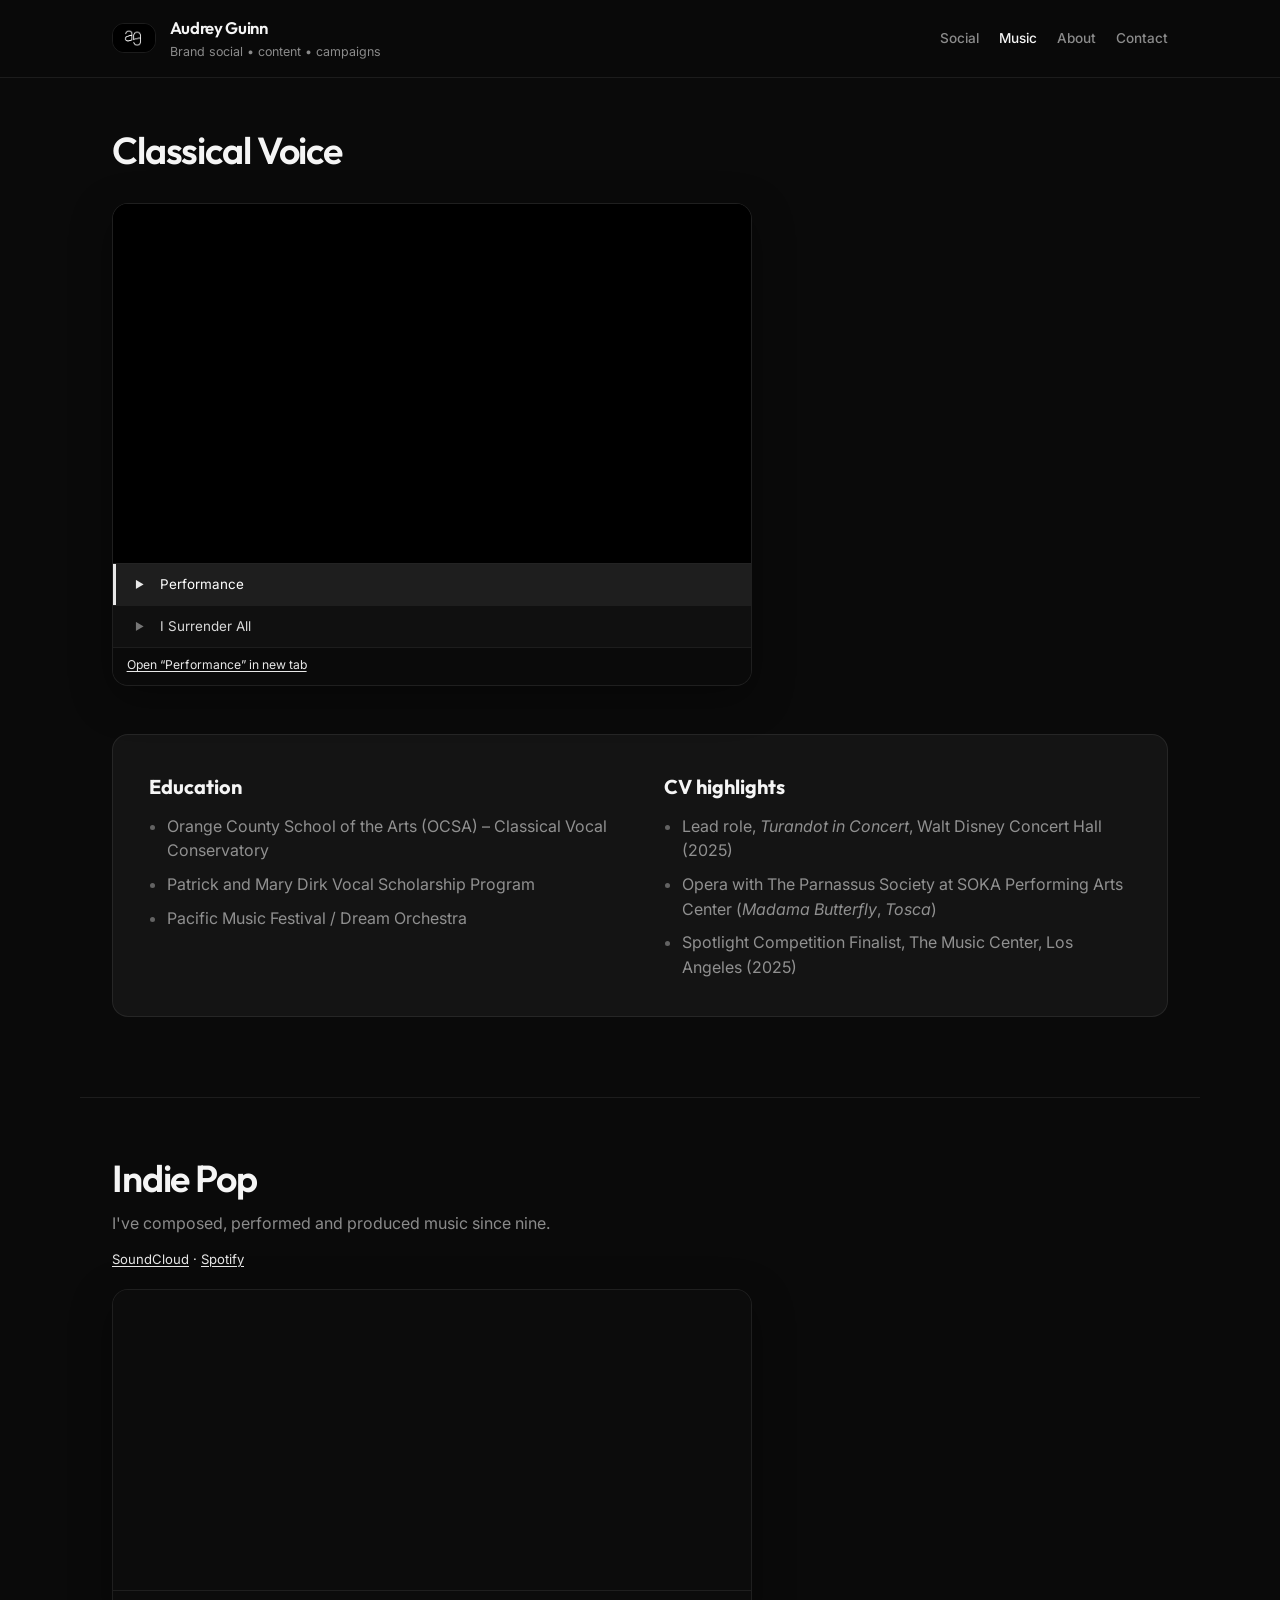
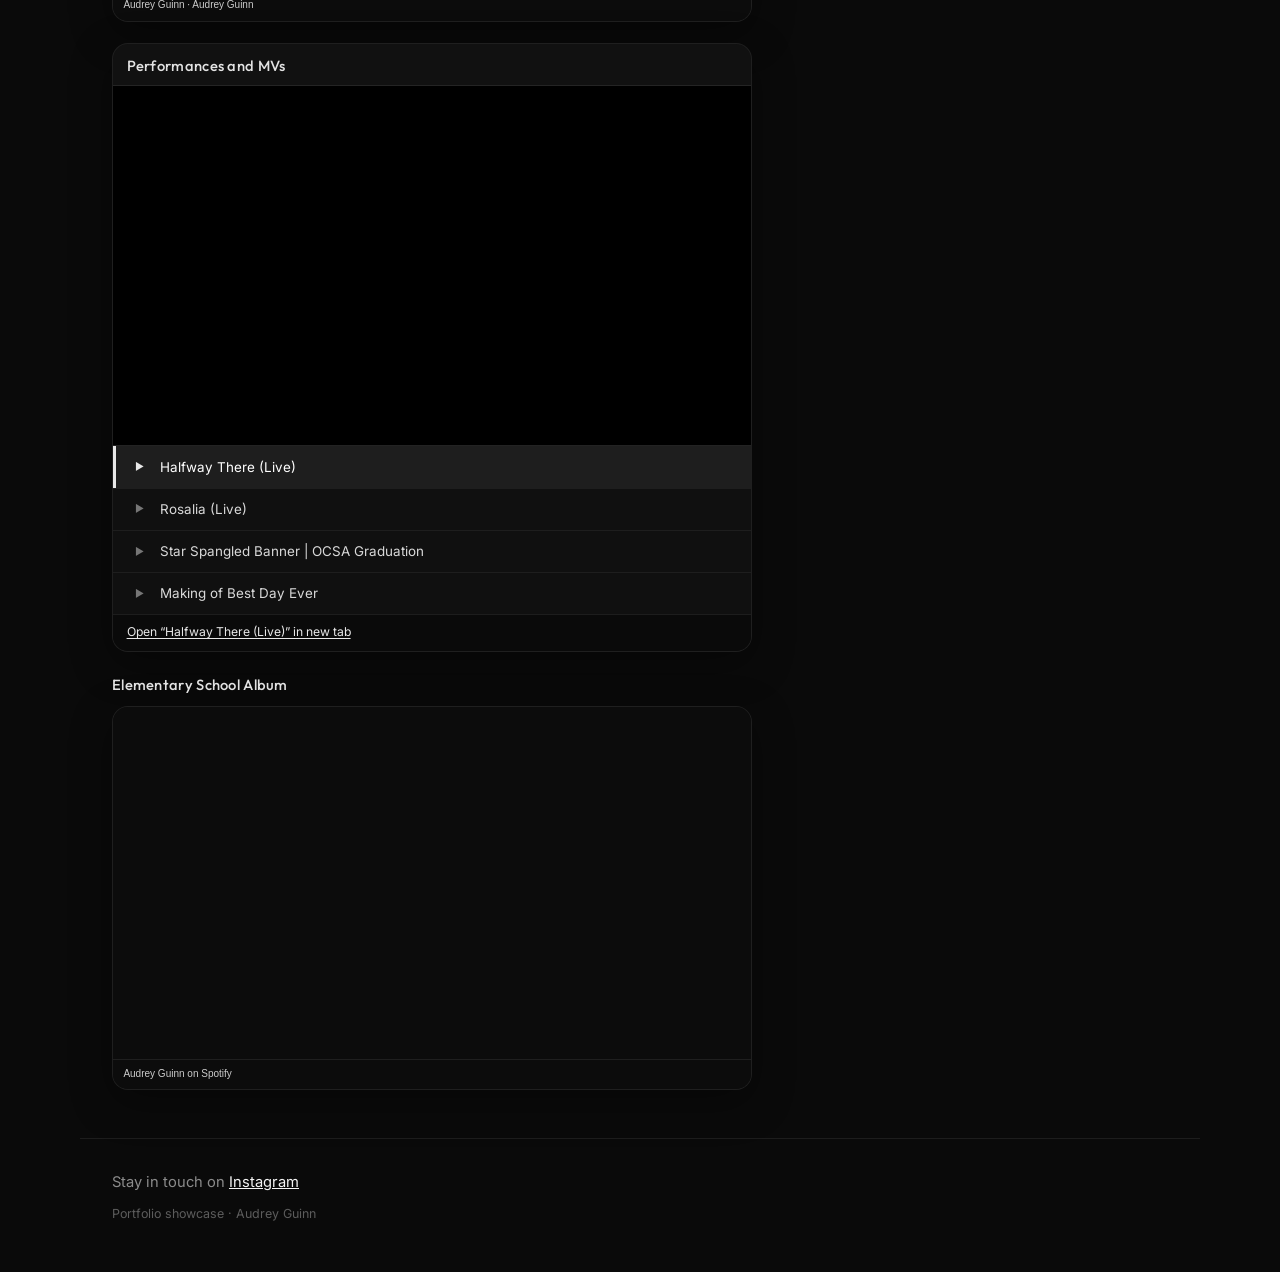
==== commit d47bb2ea: "Rename Feed nav to Social and reorder Elementary School Album. Move the Spotify embed below Performa" ====
--- a/music.html
+++ b/music.html
@@ -35,7 +35,7 @@
           </div>
         </a>
         <nav class="site-nav" aria-label="Primary">
-          <a href="index.html#feed">Feed</a>
+          <a href="index.html#feed">Social</a>
           <a href="music.html" aria-current="page">Music</a>
           <a href="#about">About</a>
           <a href="#contact">Contact</a>
@@ -151,8 +151,13 @@
                 >
               </p>
             </div>
+            <div
+              id="stream-video-player"
+              class="stream-player-host"
+              aria-label="Video playlist"
+            ></div>
             <div class="music-block">
-              <h2 class="music-block__title">Kid stuff</h2>
+              <h2 class="music-block__title">Elementary School Album</h2>
               <div class="music-embed music-embed--spotify">
               <iframe
                 title="Audrey Guinn on Spotify"
@@ -172,11 +177,6 @@
               </p>
             </div>
             </div>
-            <div
-              id="stream-video-player"
-              class="stream-player-host"
-              aria-label="Video playlist"
-            ></div>
           </div>
         </div>
       </section>
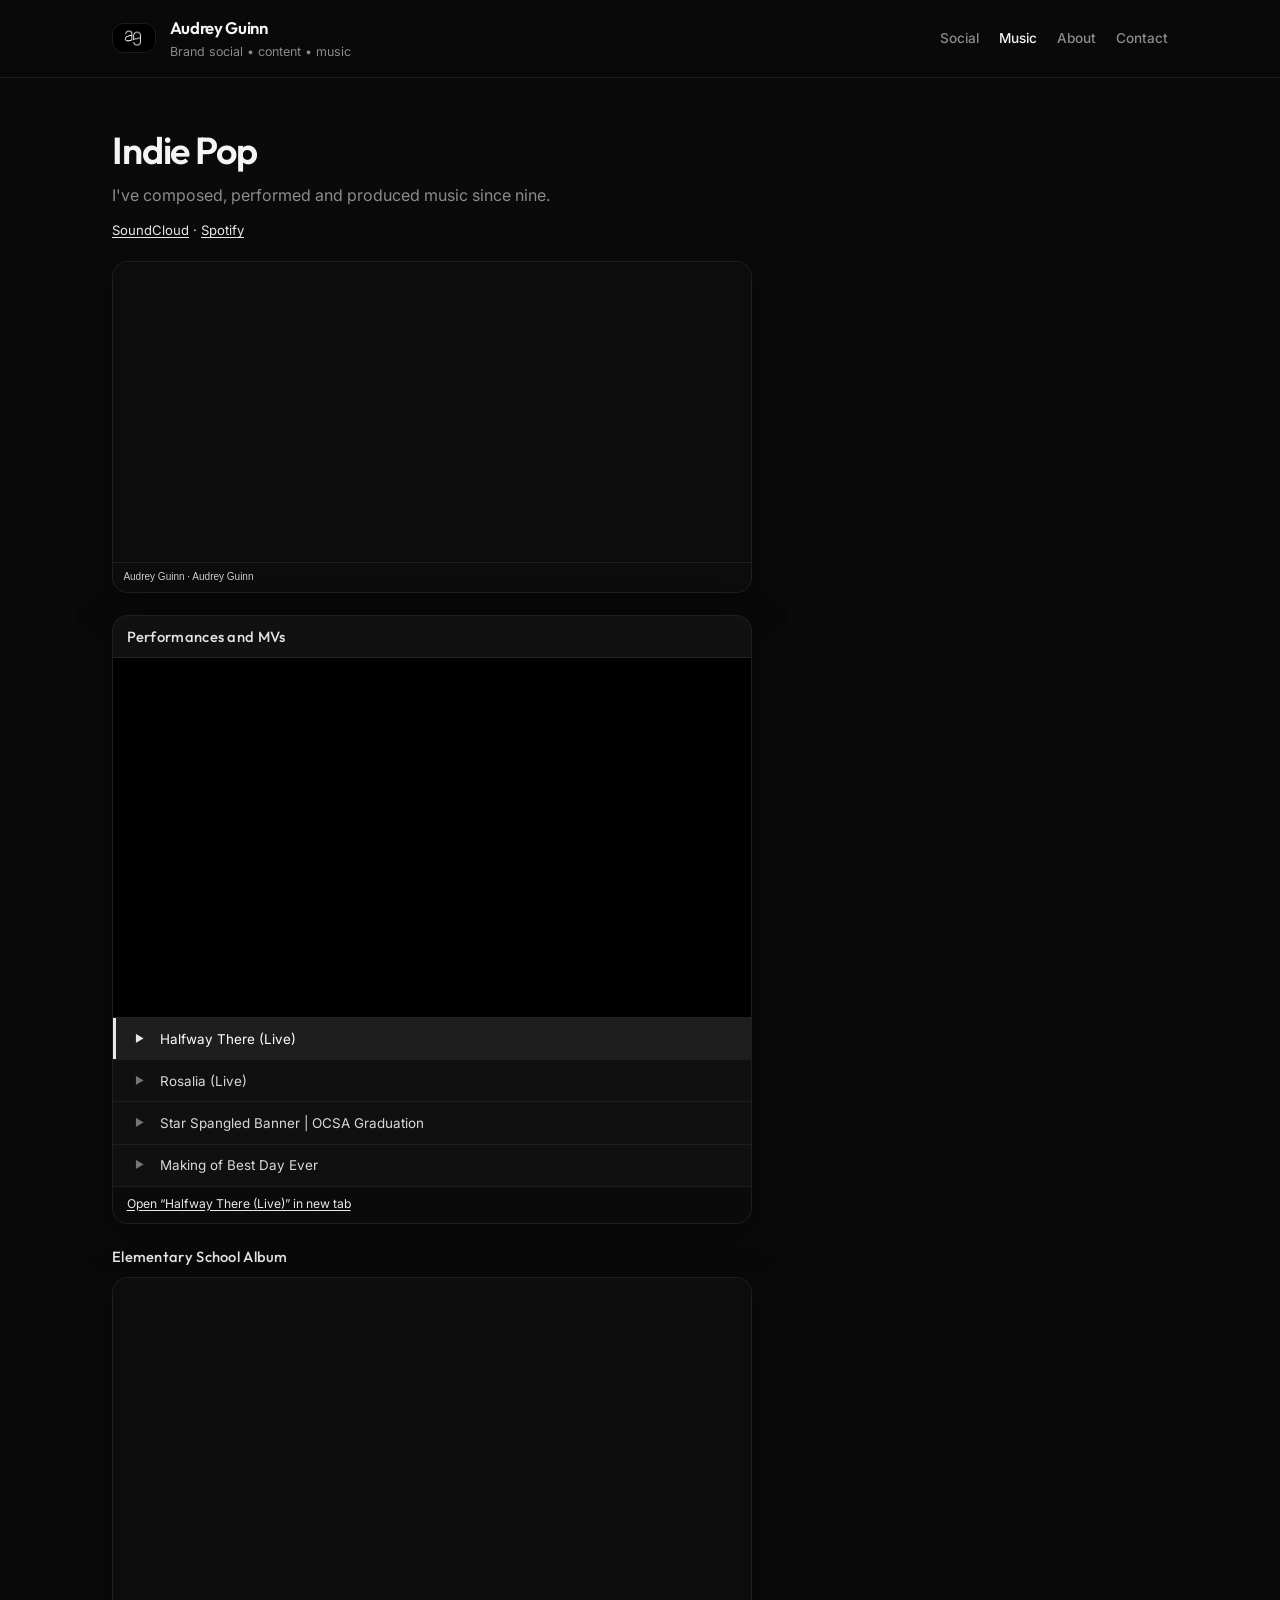
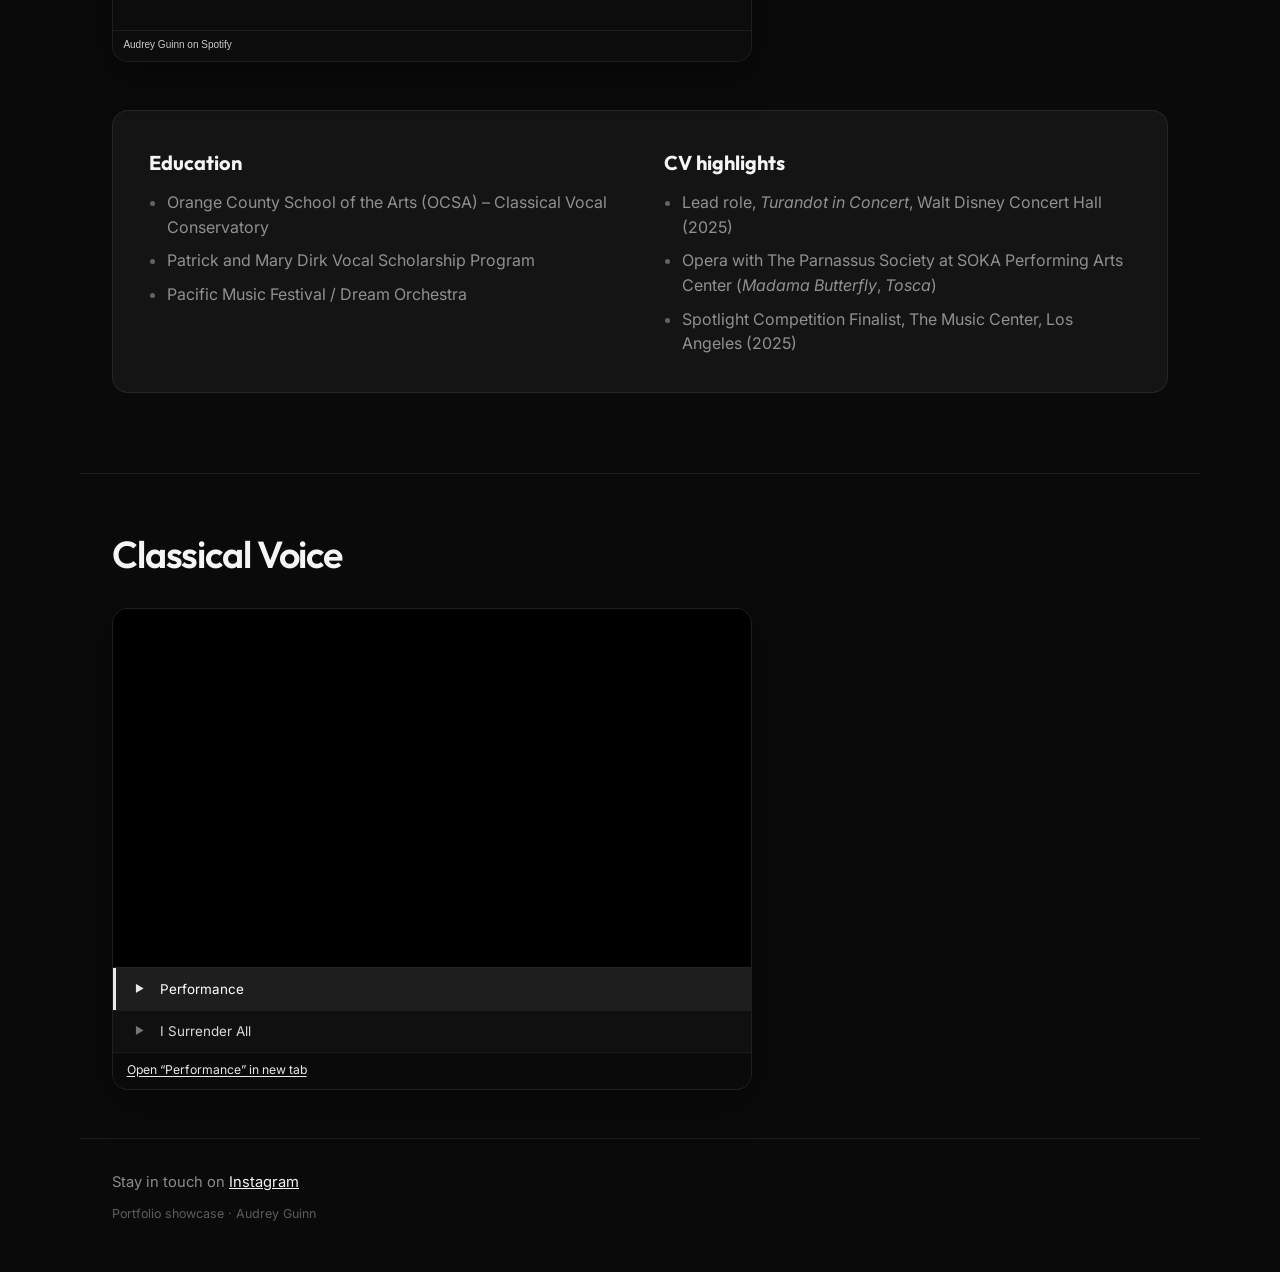
==== commit 7eb2222c: "Move Classical Voice to end of music page and update brand tagline. Reorder the music page so Indie " ====
--- a/music.html
+++ b/music.html
@@ -31,7 +31,7 @@
           />
           <div class="brand__text">
             <span class="brand__name">Audrey Guinn</span>
-            <span class="brand__role">Brand social • content • campaigns</span>
+            <span class="brand__role">Brand social • content • music</span>
           </div>
         </a>
         <nav class="site-nav" aria-label="Primary">
@@ -44,57 +44,6 @@
     </header>
 
     <main id="main">
-      <section class="music-hero" aria-labelledby="classical-voice-heading">
-        <div class="music-hero__content">
-          <h1 id="classical-voice-heading">Classical Voice</h1>
-        </div>
-      </section>
-
-      <section class="music-section" aria-label="Classical voice videos">
-        <div class="music-panel">
-          <div class="music-stack">
-            <div
-              id="classical-stream-video-player"
-              class="stream-player-host"
-              aria-label="Classical voice video playlist"
-            ></div>
-          </div>
-        </div>
-      </section>
-
-      <section id="about" class="about-panel" aria-label="Education and CV highlights">
-        <div class="about-panel__grid">
-          <div>
-            <h2 id="education-heading">Education</h2>
-            <ul class="about-panel__list">
-              <li>
-                Orange County School of the Arts (OCSA) – Classical Vocal
-                Conservatory
-              </li>
-              <li>Patrick and Mary Dirk Vocal Scholarship Program</li>
-              <li>Pacific Music Festival / Dream Orchestra</li>
-            </ul>
-          </div>
-          <div>
-            <h2 id="cv-heading">CV highlights</h2>
-            <ul class="about-panel__list">
-              <li>
-                Lead role, <em>Turandot in Concert</em>, Walt Disney Concert Hall
-                (2025)
-              </li>
-              <li>
-                Opera with The Parnassus Society at SOKA Performing Arts Center
-                (<em>Madama Butterfly</em>, <em>Tosca</em>)
-              </li>
-              <li>
-                Spotlight Competition Finalist, The Music Center, Los Angeles
-                (2025)
-              </li>
-            </ul>
-          </div>
-        </div>
-      </section>
-
       <section class="music-hero" aria-labelledby="music-hero-heading">
         <div class="music-hero__content">
           <h1 id="music-hero-heading">Indie Pop</h1>
@@ -181,6 +130,57 @@
         </div>
       </section>
 
+      <section id="about" class="about-panel" aria-label="Education and CV highlights">
+        <div class="about-panel__grid">
+          <div>
+            <h2 id="education-heading">Education</h2>
+            <ul class="about-panel__list">
+              <li>
+                Orange County School of the Arts (OCSA) – Classical Vocal
+                Conservatory
+              </li>
+              <li>Patrick and Mary Dirk Vocal Scholarship Program</li>
+              <li>Pacific Music Festival / Dream Orchestra</li>
+            </ul>
+          </div>
+          <div>
+            <h2 id="cv-heading">CV highlights</h2>
+            <ul class="about-panel__list">
+              <li>
+                Lead role, <em>Turandot in Concert</em>, Walt Disney Concert Hall
+                (2025)
+              </li>
+              <li>
+                Opera with The Parnassus Society at SOKA Performing Arts Center
+                (<em>Madama Butterfly</em>, <em>Tosca</em>)
+              </li>
+              <li>
+                Spotlight Competition Finalist, The Music Center, Los Angeles
+                (2025)
+              </li>
+            </ul>
+          </div>
+        </div>
+      </section>
+
+      <section class="music-hero" aria-labelledby="classical-voice-heading">
+        <div class="music-hero__content">
+          <h1 id="classical-voice-heading">Classical Voice</h1>
+        </div>
+      </section>
+
+      <section class="music-section" aria-label="Classical voice videos">
+        <div class="music-panel">
+          <div class="music-stack">
+            <div
+              id="classical-stream-video-player"
+              class="stream-player-host"
+              aria-label="Classical voice video playlist"
+            ></div>
+          </div>
+        </div>
+      </section>
+
       <footer id="contact" class="site-footer">
         <p class="footer__line">
           Stay in touch on
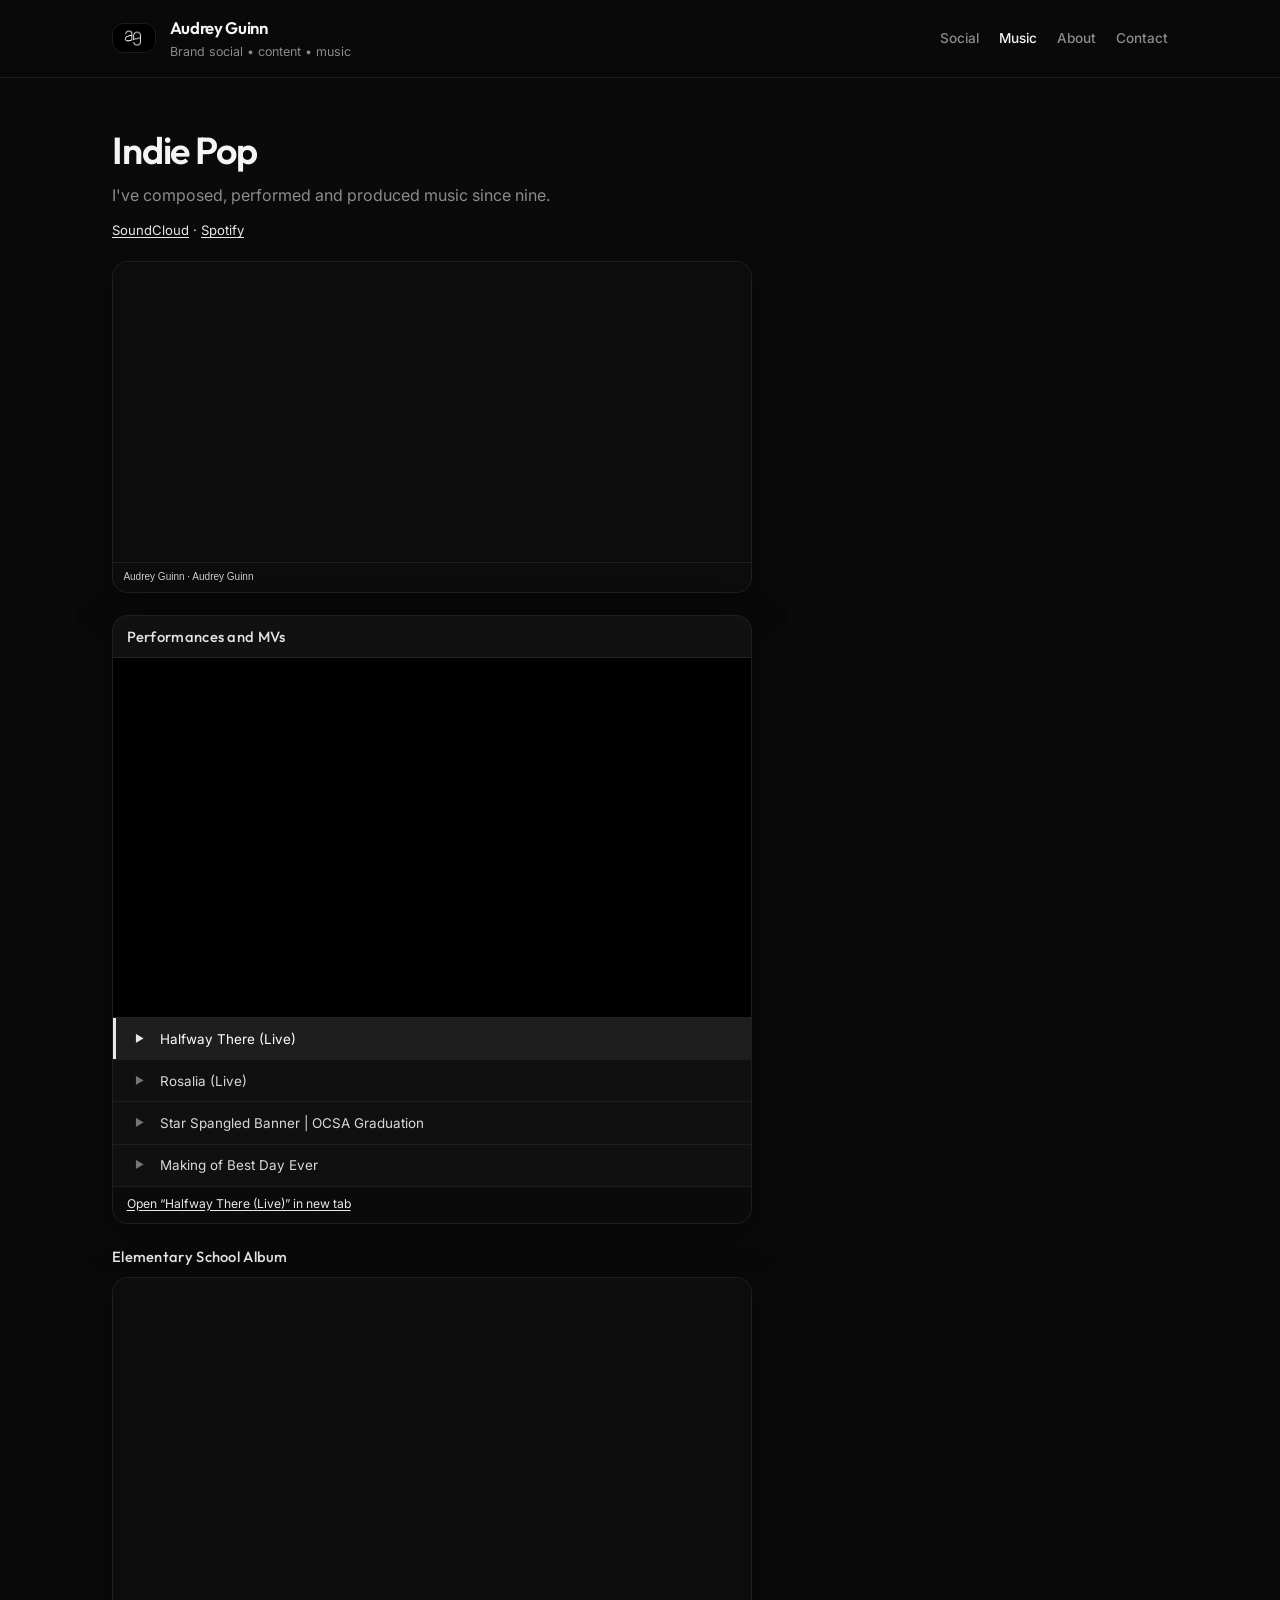
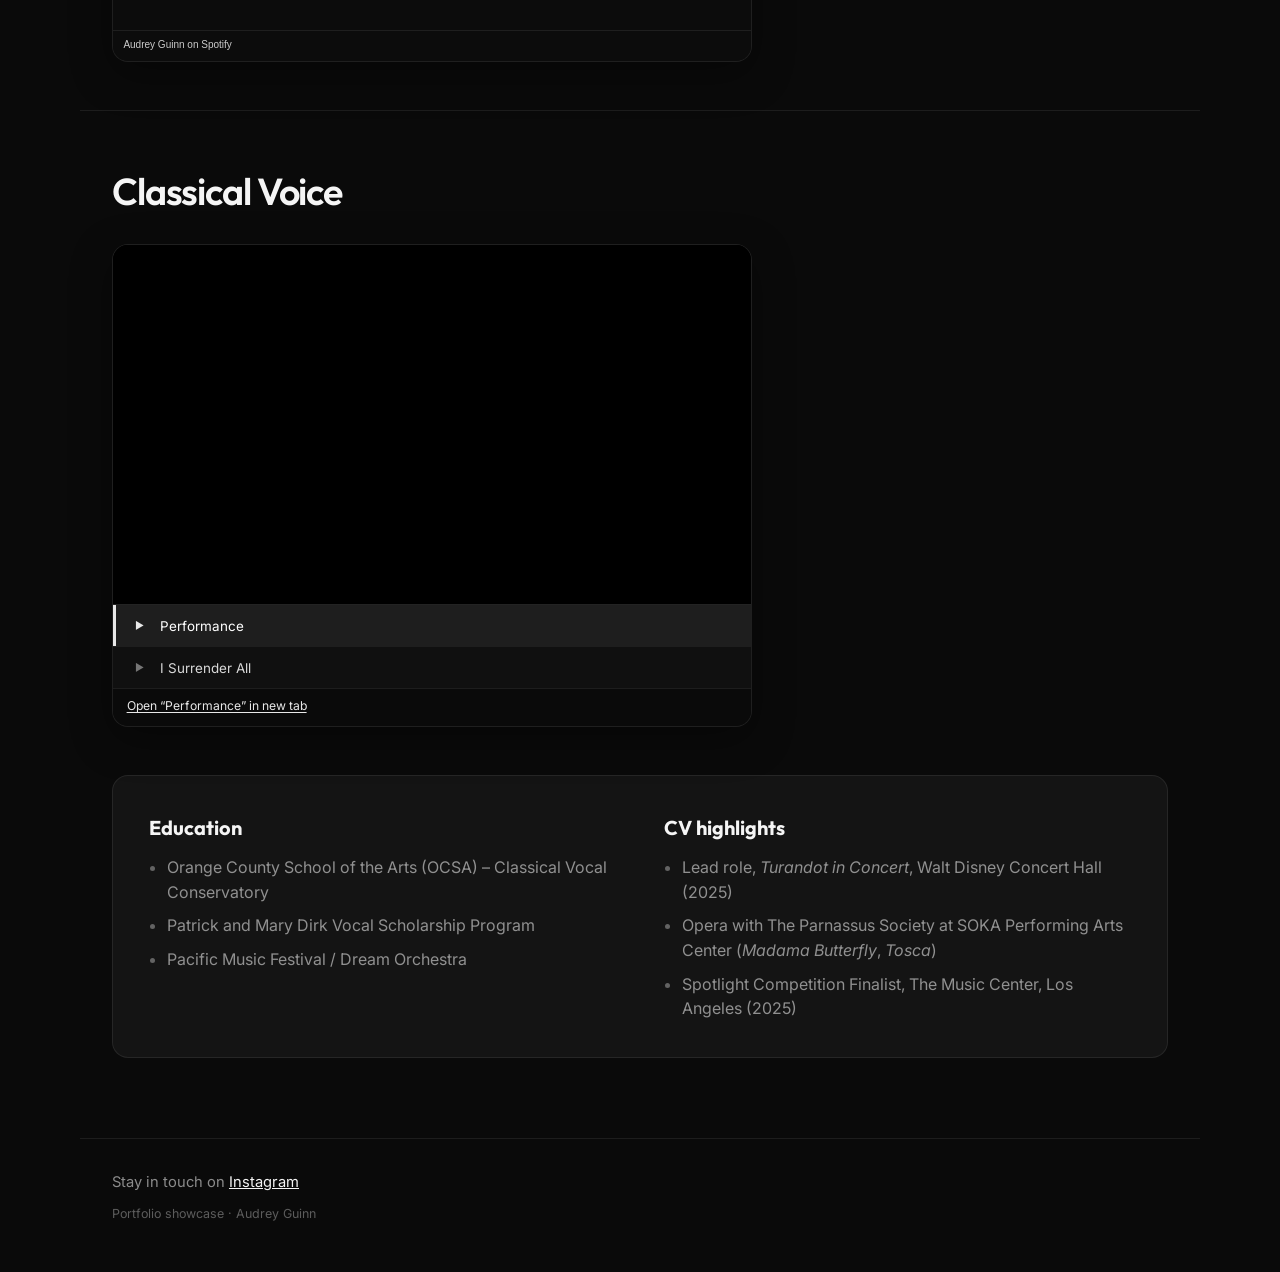
==== commit bbb7a63d: "Move Education and CV highlights below Classical Voice on music page. Co-authored-by: Cursor <cursor" ====
--- a/music.html
+++ b/music.html
@@ -130,39 +130,6 @@
         </div>
       </section>
 
-      <section id="about" class="about-panel" aria-label="Education and CV highlights">
-        <div class="about-panel__grid">
-          <div>
-            <h2 id="education-heading">Education</h2>
-            <ul class="about-panel__list">
-              <li>
-                Orange County School of the Arts (OCSA) – Classical Vocal
-                Conservatory
-              </li>
-              <li>Patrick and Mary Dirk Vocal Scholarship Program</li>
-              <li>Pacific Music Festival / Dream Orchestra</li>
-            </ul>
-          </div>
-          <div>
-            <h2 id="cv-heading">CV highlights</h2>
-            <ul class="about-panel__list">
-              <li>
-                Lead role, <em>Turandot in Concert</em>, Walt Disney Concert Hall
-                (2025)
-              </li>
-              <li>
-                Opera with The Parnassus Society at SOKA Performing Arts Center
-                (<em>Madama Butterfly</em>, <em>Tosca</em>)
-              </li>
-              <li>
-                Spotlight Competition Finalist, The Music Center, Los Angeles
-                (2025)
-              </li>
-            </ul>
-          </div>
-        </div>
-      </section>
-
       <section class="music-hero" aria-labelledby="classical-voice-heading">
         <div class="music-hero__content">
           <h1 id="classical-voice-heading">Classical Voice</h1>
@@ -177,6 +144,39 @@
               class="stream-player-host"
               aria-label="Classical voice video playlist"
             ></div>
+          </div>
+        </div>
+      </section>
+
+      <section id="about" class="about-panel" aria-label="Education and CV highlights">
+        <div class="about-panel__grid">
+          <div>
+            <h2 id="education-heading">Education</h2>
+            <ul class="about-panel__list">
+              <li>
+                Orange County School of the Arts (OCSA) – Classical Vocal
+                Conservatory
+              </li>
+              <li>Patrick and Mary Dirk Vocal Scholarship Program</li>
+              <li>Pacific Music Festival / Dream Orchestra</li>
+            </ul>
+          </div>
+          <div>
+            <h2 id="cv-heading">CV highlights</h2>
+            <ul class="about-panel__list">
+              <li>
+                Lead role, <em>Turandot in Concert</em>, Walt Disney Concert Hall
+                (2025)
+              </li>
+              <li>
+                Opera with The Parnassus Society at SOKA Performing Arts Center
+                (<em>Madama Butterfly</em>, <em>Tosca</em>)
+              </li>
+              <li>
+                Spotlight Competition Finalist, The Music Center, Los Angeles
+                (2025)
+              </li>
+            </ul>
           </div>
         </div>
       </section>
